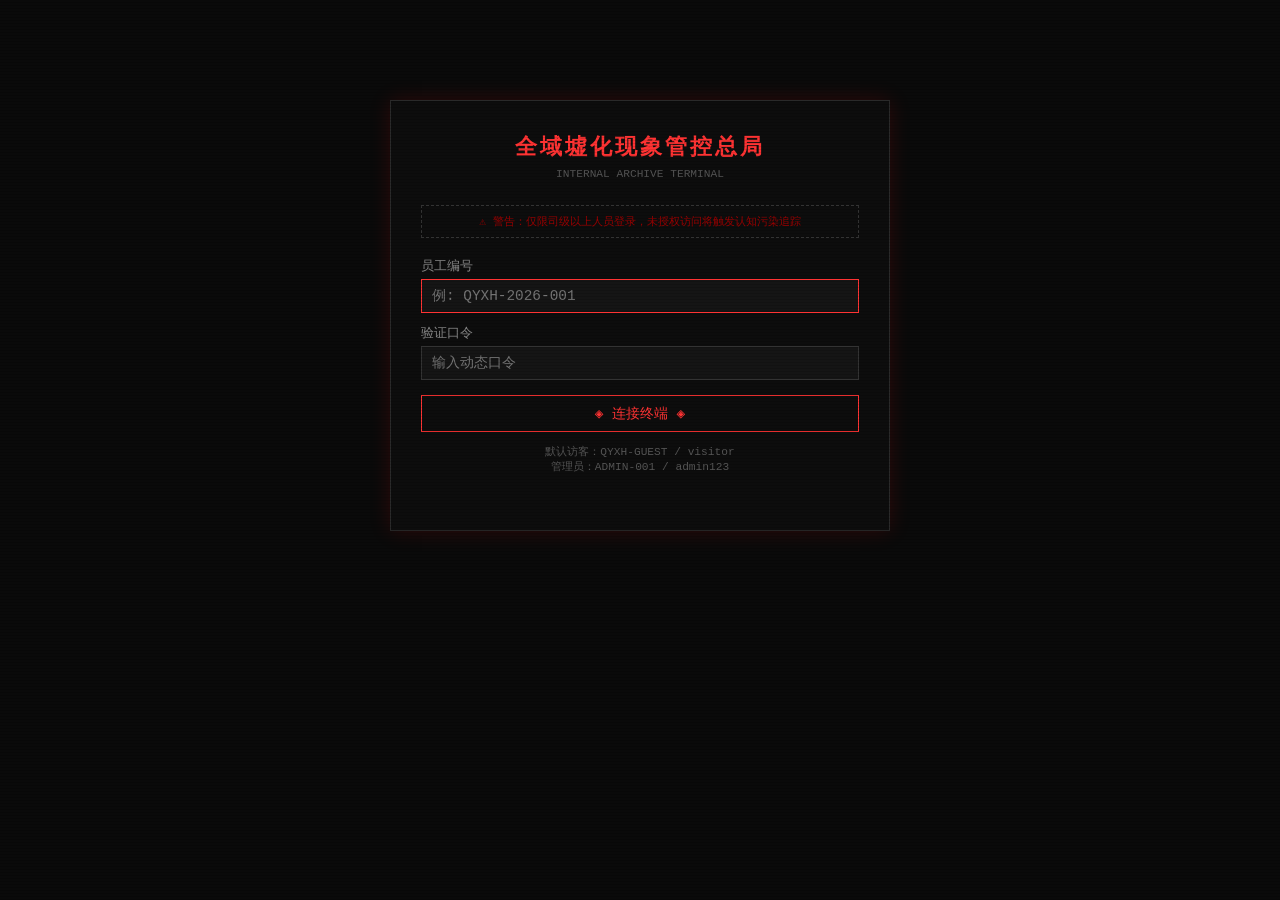
==== oc-archive/index.html @ d56eadb5 "Add files via upload" ====
<!DOCTYPE html>
<html lang="zh-CN">
<head>
    <meta charset="UTF-8">
    <meta name="viewport" content="width=device-width, initial-scale=1.0">
    <title>墟管局·内部绝密档案终端</title>
    <link rel="stylesheet" href="style.css">
</head>
<body>
    <!-- 全局效果层 -->
    <div class="scanlines"></div>
    <div class="glitch-flash" id="glitchFlash"></div>
    <div class="shake-overlay" id="shakeOverlay"></div>

    <!-- ========== 登录界面 ========== -->
    <div class="login-container" id="loginContainer">
        <div class="login-box">
            <div class="login-header">
                <div class="logo-text">全域墟化现象管控总局</div>
                <div class="logo-sub">INTERNAL ARCHIVE TERMINAL</div>
            </div>
            <div class="login-warning">⚠ 警告：仅限司级以上人员登录，未授权访问将触发认知污染追踪</div>
            <div class="login-form">
                <label class="input-label">员工编号</label>
                <input type="text" id="staffIdInput" placeholder="例: QYXH-2026-001" autofocus>
                <label class="input-label">验证口令</label>
                <input type="password" id="passwordInput" placeholder="输入动态口令">
                <button id="loginBtn">◈ 连接终端 ◈</button>
                <div class="login-hint">默认访客：QYXH-GUEST / visitor<br>管理员：ADMIN-001 / admin123</div>
                <div id="loginError" class="error-msg"></div>
            </div>
        </div>
    </div>

    <!-- ========== 主界面（登录后显示） ========== -->
    <div class="main-container" id="mainContainer" style="display: none;">
        <!-- 顶部状态栏与导航 -->
        <header class="top-bar">
            <div class="status-line">
                <span>终端ID: QYXH-2026-001</span>
                <span>密级: <span class="blink">绝密</span></span>
                <span>操作员: <span id="topUsername">---</span></span>
                <span id="topAdminBadge" style="display:none;color:#ff0;">[管理员]</span>
            </div>
            <nav class="main-nav">
                <button class="nav-btn active" data-panel="home">🏠 主页</button>
                <button class="nav-btn" data-panel="archive">📁 档案检索</button>
                <button class="nav-btn" data-panel="profile">👤 个人主页</button>
                <button class="nav-btn admin-only" data-panel="admin" style="display:none;">⚙️ 管理</button>
                <button class="nav-btn logout-btn-top" id="logoutTopBtn">⏻ 断开</button>
            </nav>
        </header>

        <!-- 面板容器 -->
        <div class="panel-container">
            <!-- 主页面板 -->
            <div class="panel active" id="homePanel">
                <div class="home-audio-control">
                    <span class="audio-label">🔊 环境音</span>
                    <audio id="bgAudio" loop preload="auto">
                        <source src="" id="audioSource">
                        你的浏览器不支持音频。
                    </audio>
                    <button id="audioToggleBtn" class="audio-btn">暂停</button>
                </div>
                <div class="home-banner">
                    <h1 class="typewriter" id="typewriterText"></h1>
                </div>
                <div class="home-announcement">
                    <div class="announce-title">▍ 总局公告</div>
                    <div class="announce-body" id="announceBody">
                        <p>· 2026年1月1日：全系统认知污染监测网升级完成。</p>
                        <p>· 2025年12月：临川事件后续清理完毕，相关记忆抹除率98.7%。</p>
                        <p>· 所有外勤人员注意：赤级以上墟域禁止单独行动。</p>
                    </div>
                </div>
                <div class="home-index-grid">
                    <div class="index-card" data-cat="世界观">
                        <span class="index-icon">📜</span>
                        <span>世界观档案</span>
                        <small>墟化总纲·分级·历史</small>
                    </div>
                    <div class="index-card" data-cat="人物">
                        <span class="index-icon">🕵️</span>
                        <span>觉醒者档案</span>
                        <small>民俗社五人众</small>
                    </div>
                    <div class="index-card" data-cat="收容物">
                        <span class="index-icon">⚱️</span>
                        <span>收容物规程</span>
                        <small>编号·分类·禁忌</small>
                    </div>
                    <div class="index-card" data-cat="事件">
                        <span class="index-icon">⚠️</span>
                        <span>事件记录</span>
                        <small>临川高中事件</small>
                    </div>
                    <div class="index-card" data-cat="附录">
                        <span class="index-icon">📰</span>
                        <span>附录资料</span>
                        <small>舆情·手抄本</small>
                    </div>
                    <div class="index-card" data-cat="国际">
                        <span class="index-icon">🌍</span>
                        <span>国际参考</span>
                        <small>各国管控体系</small>
                    </div>
                </div>
            </div>

            <!-- 档案检索面板 -->
            <div class="panel" id="archivePanel">
                <div class="archive-nav-tabs">
                    <button class="cat-tab active" data-category="all">全部</button>
                    <button class="cat-tab" data-category="世界观">世界观</button>
                    <button class="cat-tab" data-category="人物">人物</button>
                    <button class="cat-tab" data-category="收容物">收容物</button>
                    <button class="cat-tab" data-category="事件">事件</button>
                    <button class="cat-tab" data-category="附录">附录</button>
                    <button class="cat-tab" data-category="国际">国际</button>
                </div>
                <div class="archive-search">
                    <span class="prompt">[root@xujuguan ~]# query</span>
                    <input type="text" id="archiveSearchInput" placeholder="输入关键词检索...">
                </div>
                <div class="archive-list" id="archiveList"></div>
            </div>

            <!-- 个人主页面板 -->
            <div class="panel" id="profilePanel">
                <div class="profile-header">
                    <h2>操作员：<span id="profileName">---</span></h2>
                    <p>员工编号：<span id="profileId">---</span></p>
                </div>
                <div class="profile-section">
                    <h3>📌 收藏的档案</h3>
                    <div id="favList" class="profile-list">暂无收藏</div>
                </div>
                <div class="profile-section">
                    <h3>🕓 最近浏览</h3>
                    <div id="historyList" class="profile-list">暂无记录</div>
                </div>
            </div>

            <!-- 管理员面板 -->
            <div class="panel" id="adminPanel">
                <div class="admin-controls">
                    <button id="addNewArchiveBtn" class="admin-btn">+ 新增档案</button>
                    <button id="resetDefaultBtn" class="admin-btn danger">⟲ 重置为默认数据</button>
                </div>
                <div class="admin-list" id="adminList"></div>
                <!-- 编辑弹窗 -->
                <div class="modal-overlay" id="editModal" style="display:none;">
                    <div class="modal-box">
                        <h3 id="modalTitle">编辑档案</h3>
                        <label>编号</label>
                        <input type="text" id="editId">
                        <label>标题</label>
                        <input type="text" id="editTitle">
                        <label>分类</label>
                        <select id="editCategory">
                            <option>世界观</option><option>人物</option><option>收容物</option>
                            <option>事件</option><option>附录</option><option>国际</option>
                        </select>
                        <label>标签（用逗号分隔）</label>
                        <input type="text" id="editTags">
                        <label>摘要</label>
                        <textarea id="editSummary" rows="2"></textarea>
                        <label>详细内容（支持HTML，包括图片 &lt;img src="..."&gt;）</label>
                        <textarea id="editContent" rows="10"></textarea>
                        <div class="modal-actions">
                            <button id="saveEditBtn" class="admin-btn">保存</button>
                            <button id="deleteArchiveBtn" class="admin-btn danger">删除档案</button>
                            <button id="closeModalBtn" class="admin-btn">取消</button>
                        </div>
                    </div>
                </div>
            </div>
        </div>
    </div>

    <script src="script.js"></script>
</body>
</html>
---- oc-archive/style.css ----
* { margin: 0; padding: 0; box-sizing: border-box; }

:root {
    --bg: #0a0a0a;
    --panel-bg: #0d0d0d;
    --text: #c0c0c0;
    --accent: #ff3333;
    --accent-dim: #990000;
    --border: #2a2a2a;
    --green: #aaff00;
    --font: 'Courier New', monospace;
    --card-bg: #111;
}

body {
    background: var(--bg);
    color: var(--text);
    font-family: var(--font);
    min-height: 100vh;
    display: flex;
    justify-content: center;
    align-items: flex-start;
    padding: 20px;
    position: relative;
}

/* 效果层 */
.scanlines {
    position: fixed; top:0; left:0; width:100%; height:100%;
    pointer-events: none; z-index: 9999;
    background: repeating-linear-gradient(0deg,
        rgba(0,0,0,0.1) 0px,
        rgba(0,0,0,0.1) 1px,
        transparent 1px,
        transparent 3px);
}
.glitch-flash {
    position: fixed; top:0; left:0; width:100%; height:100%;
    pointer-events: none; z-index: 9998;
    background: transparent; transition: background 0.1s;
}
.shake-overlay {
    position: fixed; top:0; left:0; width:100%; height:100%;
    pointer-events: none; z-index: 9997;
}

/* 登录界面 */
.login-container {
    width: 100%; max-width: 500px; margin: 80px auto;
}
.login-box {
    background: var(--panel-bg); border: 1px solid var(--border);
    padding: 30px; box-shadow: 0 0 20px rgba(255,0,0,0.15);
}
.login-header { text-align: center; margin-bottom: 25px; }
.logo-text { font-size: 1.4rem; color: var(--accent); letter-spacing: 3px; font-weight: bold; }
.logo-sub { font-size: 0.7rem; color: #555; margin-top: 6px; }
.login-warning { color: var(--accent-dim); font-size: 0.7rem; text-align: center;
    border: 1px dashed #333; padding: 8px; margin-bottom: 20px; }
.input-label { display: block; color: #888; margin: 12px 0 4px; font-size: 0.8rem; }
.login-form input {
    width: 100%; padding: 8px 10px; background: #151515;
    border: 1px solid #333; color: var(--text); font-family: var(--font);
    font-size: 0.9rem; outline: none;
}
.login-form input:focus { border-color: var(--accent); }
#loginBtn, .admin-btn {
    background: transparent; border: 1px solid var(--accent); color: var(--accent);
    padding: 8px 20px; font-family: var(--font); font-size: 0.9rem;
    cursor: pointer; margin-top: 15px; width: 100%; transition: 0.2s;
}
#loginBtn:hover, .admin-btn:hover { background: var(--accent-dim); color: #fff; }
.login-hint { color: #555; font-size: 0.7rem; margin-top: 12px; text-align: center; }
.error-msg { color: var(--accent); font-size: 0.8rem; margin-top: 8px; min-height: 18px; }

/* 主界面 */
.main-container {
    width: 100%; max-width: 1100px; background: var(--panel-bg);
    border: 1px solid var(--border); box-shadow: 0 0 20px rgba(255,0,0,0.1);
}
.top-bar {
    border-bottom: 1px solid #333; padding: 12px 20px;
}
.status-line {
    display: flex; justify-content: space-between; font-size: 0.75rem;
    color: #666; margin-bottom: 10px; flex-wrap: wrap;
}
.blink { color: var(--accent); animation: blink 1s infinite; }
@keyframes blink { 0%,100%{opacity:1} 50%{opacity:0} }
.main-nav {
    display: flex; gap: 8px; flex-wrap: wrap;
}
.nav-btn {
    background: #1a1a1a; border: 1px solid #333; color: #aaa;
    padding: 6px 14px; font-family: var(--font); font-size: 0.8rem;
    cursor: pointer; transition: 0.2s;
}
.nav-btn.active, .nav-btn:hover {
    background: var(--accent-dim); color: #fff; border-color: var(--accent);
}
.logout-btn-top { margin-left: auto; }

/* 面板 */
.panel-container { padding: 20px; }
.panel { display: none; }
.panel.active { display: block; }

/* 主页 */
.home-audio-control {
    display: flex; align-items: center; gap: 15px;
    margin-bottom: 20px; color: #aaa; font-size: 0.9rem;
}
.audio-btn {
    background: transparent; border: 1px solid #666; color: #aaa;
    padding: 3px 12px; font-family: var(--font); cursor: pointer;
}
.home-banner {
    border-left: 4px solid var(--accent); padding: 15px 20px;
    margin-bottom: 25px; background: #111;
}
.typewriter {
    color: var(--accent); font-size: 1.2rem; overflow: hidden;
    white-space: nowrap; border-right: 2px solid var(--accent);
    width: 0; animation: typing 4s steps(30) forwards;
}
@keyframes typing {
    from { width: 0; }
    to { width: 100%; }
}
.home-announcement {
    border: 1px solid #333; padding: 15px; margin-bottom: 25px;
}
.announce-title { color: var(--accent); font-weight: bold; margin-bottom: 8px; }
.announce-body p { color: #aaa; font-size: 0.8rem; line-height: 1.6; }
.home-index-grid {
    display: grid; grid-template-columns: repeat(auto-fill, minmax(150px, 1fr));
    gap: 15px;
}
.index-card {
    background: var(--card-bg); border: 1px solid #333; padding: 15px;
    text-align: center; cursor: pointer; transition: 0.2s;
}
.index-card:hover { border-color: var(--accent); background: #1a1a1a; }
.index-icon { font-size: 2rem; display: block; margin-bottom: 8px; }
.index-card span { color: #ddd; display: block; }
.index-card small { color: #777; font-size: 0.7rem; display: block; margin-top: 5px; }

/* 档案检索 */
.archive-nav-tabs {
    display: flex; gap: 6px; margin-bottom: 15px; flex-wrap: wrap;
}
.cat-tab {
    background: #1a1a1a; border: 1px solid #333; color: #aaa;
    padding: 5px 14px; font-family: var(--font); font-size: 0.8rem; cursor: pointer;
}
.cat-tab.active, .cat-tab:hover { background: var(--accent-dim); color: #fff; border-color: var(--accent); }
.archive-search {
    display: flex; align-items: center; background: #151515;
    border: 1px solid #333; padding: 8px 15px; margin-bottom: 20px;
}
.prompt { color: var(--accent); margin-right: 10px; white-space: nowrap; }
#archiveSearchInput {
    flex: 1; background: transparent; border: none; outline: none;
    color: var(--text); font-family: var(--font); font-size: 0.95rem;
}
.archive-list { display: grid; gap: 14px; }
.archive-card {
    background: var(--card-bg); border-left: 4px solid #333;
    padding: 15px; cursor: pointer; transition: 0.25s;
}
.archive-card:hover { border-left-color: var(--accent); background: #1a1a1a; }
.card-header { display: flex; justify-content: space-between; margin-bottom: 6px; }
.card-id { color: var(--accent); font-weight: bold; font-size: 0.85rem; }
.card-category { font-size: 0.7rem; background: #222; padding: 2px 8px; color: #999; }
.card-title { font-size: 1.1rem; color: #ddd; margin-bottom: 4px; }
.card-summary { font-size: 0.8rem; color: #999; line-height: 1.4; }
.card-detail { display: none; margin-top: 12px; padding-top: 12px;
    border-top: 1px dashed #333; font-size: 0.85rem; line-height: 1.65;
    color: #bbb; max-height: 600px; overflow-y: auto; }
.card-detail.active { display: block; }
.card-detail img { max-width: 200px; border: 1px solid #333; margin: 10px; }
.card-actions { margin-top: 10px; display: flex; gap: 10px; }
.card-actions button {
    background: transparent; border: 1px solid #666; color: #aaa;
    padding: 2px 10px; font-family: var(--font); font-size: 0.7rem; cursor: pointer;
}

/* 个人主页 */
.profile-header { border-bottom: 1px solid #333; padding-bottom: 15px; margin-bottom: 20px; }
.profile-header h2 { color: #ddd; }
.profile-section { margin-bottom: 20px; }
.profile-section h3 { color: var(--accent); margin-bottom: 8px; }
.profile-list { color: #aaa; font-size: 0.8rem; }
.profile-list .fav-item, .profile-list .history-item {
    padding: 4px 0; cursor: pointer; border-bottom: 1px dotted #222;
}
.profile-list .fav-item:hover { color: #fff; }

/* 管理面板 */
.admin-controls { display: flex; gap: 10px; margin-bottom: 20px; }
.admin-btn.danger { border-color: #aa0000; color: #ff5555; }
.admin-list { display: grid; gap: 10px; }
.admin-item {
    background: #111; border: 1px solid #333; padding: 10px;
    display: flex; justify-content: space-between; align-items: center;
}
.admin-item-info { flex: 1; }
.admin-item-id { color: var(--accent); font-size: 0.8rem; }
.admin-item-title { color: #ddd; }
.admin-item-actions { display: flex; gap: 6px; }
.admin-item-actions button {
    background: transparent; border: 1px solid #555; color: #aaa;
    padding: 2px 8px; font-family: var(--font); font-size: 0.7rem; cursor: pointer;
}

/* 编辑弹窗 */
.modal-overlay {
    position: fixed; top:0; left:0; width:100%; height:100%;
    background: rgba(0,0,0,0.8); display: flex;
    justify-content: center; align-items: center; z-index: 10000;
}
.modal-box {
    background: #0d0d0d; border: 1px solid var(--accent);
    padding: 25px; width: 90%; max-width: 700px; max-height: 80vh; overflow-y: auto;
}
.modal-box label { display: block; color: #888; margin-top: 10px; }
.modal-box input, .modal-box select, .modal-box textarea {
    width: 100%; padding: 6px; background: #151515; border: 1px solid #333;
    color: var(--text); font-family: var(--font); margin-top: 4px;
}
.modal-actions { display: flex; gap: 10px; margin-top: 15px; }

/* 通用 */
::-webkit-scrollbar { width: 6px; }
::-webkit-scrollbar-track { background: #0d0d0d; }
::-webkit-scrollbar-thumb { background: #333; border-radius: 3px; }
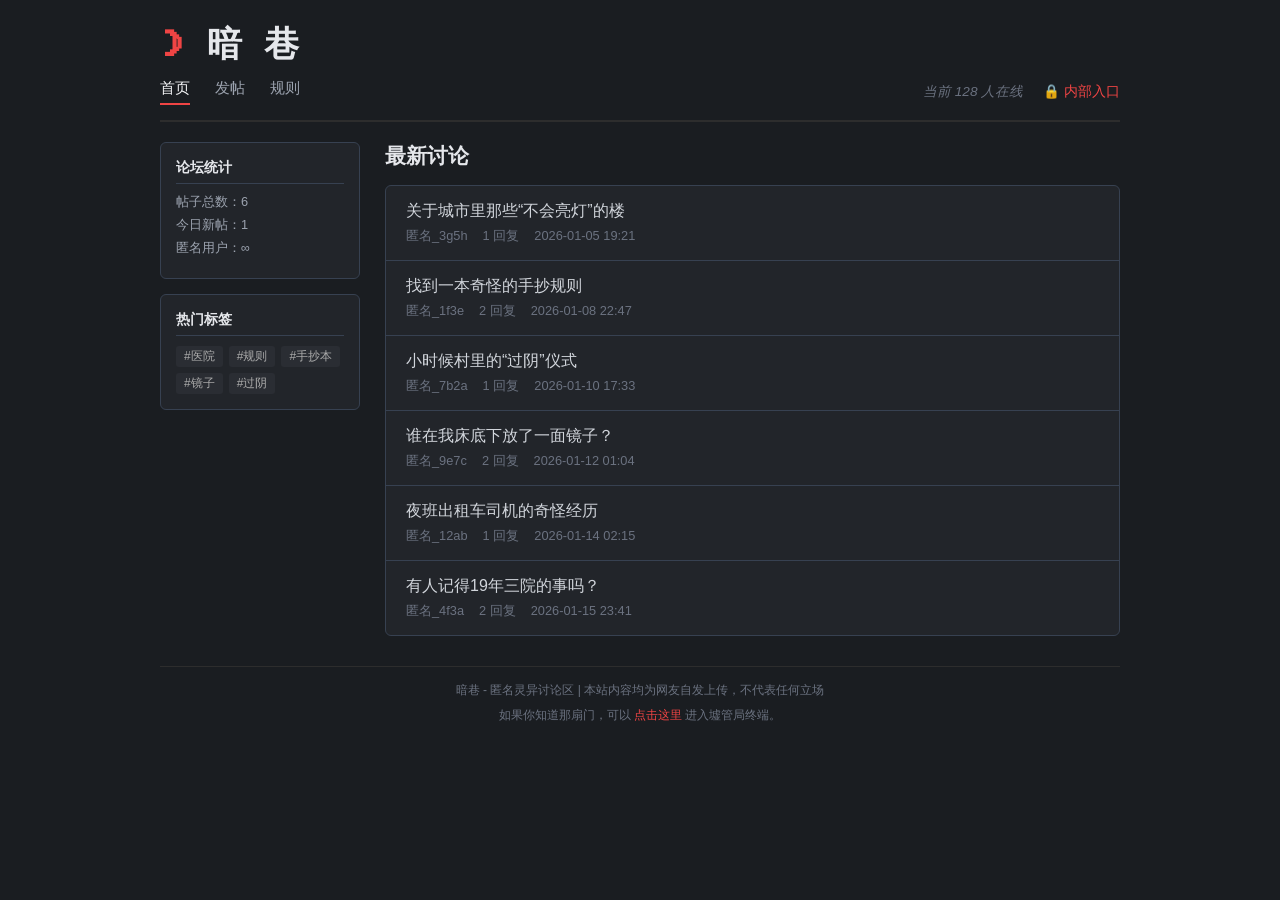
==== commit 86f088bf: "Add files via upload" ====
--- a/oc-archive/index.html
+++ b/oc-archive/index.html
@@ -3,182 +3,244 @@
 <head>
     <meta charset="UTF-8">
     <meta name="viewport" content="width=device-width, initial-scale=1.0">
-    <title>墟管局·内部绝密档案终端</title>
-    <link rel="stylesheet" href="style.css">
+    <title>暗巷 | 匿名灵异论坛</title>
+    <link rel="stylesheet" href="css/common.css">
+    <link rel="stylesheet" href="css/forum.css">
+    <link rel="stylesheet" href="css/terminal.css">
 </head>
 <body>
-    <!-- 全局效果层 -->
-    <div class="scanlines"></div>
-    <div class="glitch-flash" id="glitchFlash"></div>
-    <div class="shake-overlay" id="shakeOverlay"></div>
-
-    <!-- ========== 登录界面 ========== -->
-    <div class="login-container" id="loginContainer">
-        <div class="login-box">
+    <!-- ========== 暗巷论坛 ========== -->
+    <div id="forumContainer">
+        <header class="forum-header">
+            <div class="forum-logo">
+                <span class="logo-icon">☽</span> 暗 巷
+            </div>
+            <nav class="forum-nav">
+                <a href="#" class="nav-link active" id="forumHomeLink">首页</a>
+                <a href="#" class="nav-link" id="forumNewPostLink">发帖</a>
+                <a href="#" class="nav-link" id="forumRulesLink">规则</a>
+                <div class="nav-right">
+                    <span class="online-count">当前 128 人在线</span>
+                    <span class="awaken-link" id="awakenEntryBtn" title="觉醒者入口">🔒 内部入口</span>
+                </div>
+            </nav>
+        </header>
+
+        <div class="forum-body">
+            <!-- 侧边栏 -->
+            <aside class="forum-sidebar">
+                <div class="sidebar-box">
+                    <h4>论坛统计</h4>
+                    <ul>
+                        <li>帖子总数：<span id="totalPosts">6</span></li>
+                        <li>今日新帖：<span id="todayPosts">2</span></li>
+                        <li>匿名用户：<span>∞</span></li>
+                    </ul>
+                </div>
+                <div class="sidebar-box">
+                    <h4>热门标签</h4>
+                    <div class="tag-cloud">
+                        <span class="tag">#医院</span>
+                        <span class="tag">#规则</span>
+                        <span class="tag">#手抄本</span>
+                        <span class="tag">#镜子</span>
+                        <span class="tag">#过阴</span>
+                    </div>
+                </div>
+            </aside>
+
+            <!-- 主内容 -->
+            <main class="forum-main">
+                <!-- 帖子列表 -->
+                <section id="postListView" class="post-list-container">
+                    <div class="list-header">
+                        <h2>最新讨论</h2>
+                    </div>
+                    <div id="postList" class="post-list"></div>
+                </section>
+
+                <!-- 帖子详情 -->
+                <section id="postDetailView" class="post-detail-container" style="display:none;">
+                    <button class="back-btn" id="backToListBtn">← 返回列表</button>
+                    <div id="postDetailContent"></div>
+                    <div class="comment-section">
+                        <h3>回复</h3>
+                        <div id="commentList"></div>
+                        <div class="comment-form">
+                            <input type="text" id="commentInput" placeholder="说点什么吧（匿名）..." maxlength="500">
+                            <button id="submitCommentBtn">发表</button>
+                        </div>
+                    </div>
+                </section>
+
+                <!-- 发帖表单 -->
+                <section id="newPostForm" class="new-post-container" style="display:none;">
+                    <button class="back-btn" id="cancelNewPostBtn">← 取消</button>
+                    <h2>发布新讨论</h2>
+                    <input type="text" id="newPostTitle" placeholder="标题" maxlength="100">
+                    <textarea id="newPostContent" placeholder="内容" rows="8"></textarea>
+                    <button class="submit-btn" id="submitNewPostBtn">发布</button>
+                </section>
+            </main>
+        </div>
+
+        <footer class="forum-footer">
+            <p>暗巷 - 匿名灵异讨论区 | 本站内容均为网友自发上传，不代表任何立场</p>
+            <p class="footer-awaken" id="awakenEntryFooter">如果你知道那扇门，可以 <a href="#">点击这里</a> 进入墟管局终端。</p>
+        </footer>
+    </div>
+
+    <!-- 觉醒者登录弹窗 -->
+    <div class="modal-overlay" id="awakenModal" style="display:none;">
+        <div class="modal-box awaken-login-box">
+            <button class="modal-close" id="closeAwakenModalBtn">✕</button>
             <div class="login-header">
+                <div class="logo-icon">⚠️</div>
                 <div class="logo-text">全域墟化现象管控总局</div>
                 <div class="logo-sub">INTERNAL ARCHIVE TERMINAL</div>
             </div>
-            <div class="login-warning">⚠ 警告：仅限司级以上人员登录，未授权访问将触发认知污染追踪</div>
+            <div class="login-warning">
+                <span>🔒 仅限司级以上人员登录</span>
+                <small>未授权访问将触发认知污染追踪</small>
+            </div>
             <div class="login-form">
                 <label class="input-label">员工编号</label>
                 <input type="text" id="staffIdInput" placeholder="例: QYXH-2026-001" autofocus>
                 <label class="input-label">验证口令</label>
                 <input type="password" id="passwordInput" placeholder="输入动态口令">
                 <button id="loginBtn">◈ 连接终端 ◈</button>
-                <div class="login-hint">默认访客：QYXH-GUEST / visitor<br>管理员：ADMIN-001 / admin123</div>
+                <div class="login-hint">
+                    访客：<code>QYXH-GUEST</code> / <code>visitor</code><br>
+                    管理员：<code>ADMIN-001</code> / <code>admin123</code>
+                </div>
                 <div id="loginError" class="error-msg"></div>
             </div>
         </div>
     </div>
 
-    <!-- ========== 主界面（登录后显示） ========== -->
-    <div class="main-container" id="mainContainer" style="display: none;">
-        <!-- 顶部状态栏与导航 -->
-        <header class="top-bar">
-            <div class="status-line">
-                <span>终端ID: QYXH-2026-001</span>
-                <span>密级: <span class="blink">绝密</span></span>
-                <span>操作员: <span id="topUsername">---</span></span>
-                <span id="topAdminBadge" style="display:none;color:#ff0;">[管理员]</span>
-            </div>
-            <nav class="main-nav">
-                <button class="nav-btn active" data-panel="home">🏠 主页</button>
-                <button class="nav-btn" data-panel="archive">📁 档案检索</button>
-                <button class="nav-btn" data-panel="profile">👤 个人主页</button>
-                <button class="nav-btn admin-only" data-panel="admin" style="display:none;">⚙️ 管理</button>
-                <button class="nav-btn logout-btn-top" id="logoutTopBtn">⏻ 断开</button>
-            </nav>
-        </header>
-
-        <!-- 面板容器 -->
-        <div class="panel-container">
-            <!-- 主页面板 -->
-            <div class="panel active" id="homePanel">
-                <div class="home-audio-control">
-                    <span class="audio-label">🔊 环境音</span>
-                    <audio id="bgAudio" loop preload="auto">
-                        <source src="" id="audioSource">
-                        你的浏览器不支持音频。
-                    </audio>
-                    <button id="audioToggleBtn" class="audio-btn">暂停</button>
-                </div>
-                <div class="home-banner">
-                    <h1 class="typewriter" id="typewriterText"></h1>
-                </div>
-                <div class="home-announcement">
-                    <div class="announce-title">▍ 总局公告</div>
-                    <div class="announce-body" id="announceBody">
-                        <p>· 2026年1月1日：全系统认知污染监测网升级完成。</p>
-                        <p>· 2025年12月：临川事件后续清理完毕，相关记忆抹除率98.7%。</p>
-                        <p>· 所有外勤人员注意：赤级以上墟域禁止单独行动。</p>
-                    </div>
-                </div>
-                <div class="home-index-grid">
-                    <div class="index-card" data-cat="世界观">
-                        <span class="index-icon">📜</span>
-                        <span>世界观档案</span>
-                        <small>墟化总纲·分级·历史</small>
-                    </div>
-                    <div class="index-card" data-cat="人物">
-                        <span class="index-icon">🕵️</span>
-                        <span>觉醒者档案</span>
-                        <small>民俗社五人众</small>
-                    </div>
-                    <div class="index-card" data-cat="收容物">
-                        <span class="index-icon">⚱️</span>
-                        <span>收容物规程</span>
-                        <small>编号·分类·禁忌</small>
-                    </div>
-                    <div class="index-card" data-cat="事件">
-                        <span class="index-icon">⚠️</span>
-                        <span>事件记录</span>
-                        <small>临川高中事件</small>
-                    </div>
-                    <div class="index-card" data-cat="附录">
-                        <span class="index-icon">📰</span>
-                        <span>附录资料</span>
-                        <small>舆情·手抄本</small>
-                    </div>
-                    <div class="index-card" data-cat="国际">
-                        <span class="index-icon">🌍</span>
-                        <span>国际参考</span>
-                        <small>各国管控体系</small>
-                    </div>
-                </div>
-            </div>
-
-            <!-- 档案检索面板 -->
-            <div class="panel" id="archivePanel">
-                <div class="archive-nav-tabs">
-                    <button class="cat-tab active" data-category="all">全部</button>
-                    <button class="cat-tab" data-category="世界观">世界观</button>
-                    <button class="cat-tab" data-category="人物">人物</button>
-                    <button class="cat-tab" data-category="收容物">收容物</button>
-                    <button class="cat-tab" data-category="事件">事件</button>
-                    <button class="cat-tab" data-category="附录">附录</button>
-                    <button class="cat-tab" data-category="国际">国际</button>
-                </div>
-                <div class="archive-search">
-                    <span class="prompt">[root@xujuguan ~]# query</span>
-                    <input type="text" id="archiveSearchInput" placeholder="输入关键词检索...">
-                </div>
-                <div class="archive-list" id="archiveList"></div>
-            </div>
-
-            <!-- 个人主页面板 -->
-            <div class="panel" id="profilePanel">
-                <div class="profile-header">
-                    <h2>操作员：<span id="profileName">---</span></h2>
-                    <p>员工编号：<span id="profileId">---</span></p>
-                </div>
-                <div class="profile-section">
-                    <h3>📌 收藏的档案</h3>
-                    <div id="favList" class="profile-list">暂无收藏</div>
-                </div>
-                <div class="profile-section">
-                    <h3>🕓 最近浏览</h3>
-                    <div id="historyList" class="profile-list">暂无记录</div>
-                </div>
-            </div>
-
-            <!-- 管理员面板 -->
-            <div class="panel" id="adminPanel">
-                <div class="admin-controls">
-                    <button id="addNewArchiveBtn" class="admin-btn">+ 新增档案</button>
-                    <button id="resetDefaultBtn" class="admin-btn danger">⟲ 重置为默认数据</button>
-                </div>
-                <div class="admin-list" id="adminList"></div>
-                <!-- 编辑弹窗 -->
-                <div class="modal-overlay" id="editModal" style="display:none;">
-                    <div class="modal-box">
-                        <h3 id="modalTitle">编辑档案</h3>
-                        <label>编号</label>
-                        <input type="text" id="editId">
-                        <label>标题</label>
-                        <input type="text" id="editTitle">
-                        <label>分类</label>
-                        <select id="editCategory">
-                            <option>世界观</option><option>人物</option><option>收容物</option>
-                            <option>事件</option><option>附录</option><option>国际</option>
-                        </select>
-                        <label>标签（用逗号分隔）</label>
-                        <input type="text" id="editTags">
-                        <label>摘要</label>
-                        <textarea id="editSummary" rows="2"></textarea>
-                        <label>详细内容（支持HTML，包括图片 &lt;img src="..."&gt;）</label>
-                        <textarea id="editContent" rows="10"></textarea>
-                        <div class="modal-actions">
-                            <button id="saveEditBtn" class="admin-btn">保存</button>
-                            <button id="deleteArchiveBtn" class="admin-btn danger">删除档案</button>
-                            <button id="closeModalBtn" class="admin-btn">取消</button>
-                        </div>
+    <!-- ========== 墟管局终端 ========== -->
+    <div id="terminalContainer" style="display:none;">
+        <canvas id="rainCanvas"></canvas>
+        <div class="scanlines"></div>
+        <div class="glitch-flash" id="glitchFlash"></div>
+        <div class="main-container">
+            <header class="top-bar">
+                <div class="status-line">
+                    <span>终端ID: QYXH-2026-001</span>
+                    <span>密级: <span class="blink">绝密</span></span>
+                    <span>操作员: <span id="topUsername">---</span></span>
+                    <span id="topAdminBadge" style="display:none;color:#ffcc00;">[管理员]</span>
+                    <span class="audio-indicator" id="audioIndicator">🔇</span>
+                </div>
+                <nav class="main-nav">
+                    <button class="nav-btn active" data-panel="home">🏠 主页</button>
+                    <button class="nav-btn" data-panel="archive">📁 档案检索</button>
+                    <button class="nav-btn" data-panel="profile">👤 个人主页</button>
+                    <button class="nav-btn admin-only" data-panel="admin" style="display:none;">⚙️ 管理</button>
+                    <button class="nav-btn logout-btn-top" id="logoutTopBtn">⏻ 断开</button>
+                </nav>
+            </header>
+            <div class="panel-container">
+                <div class="panel active" id="homePanel">
+                    <div class="home-banner">
+                        <div class="home-audio-box">
+                            <span>🎧 环境声</span>
+                            <audio id="bgAudio" loop preload="auto"><source src="" id="audioSource"></audio>
+                            <button id="audioToggleBtn" class="audio-btn">暂停</button>
+                            <input type="range" id="volumeSlider" min="0" max="100" value="30" class="volume-slider">
+                        </div>
+                        <h1 class="typewriter" id="typewriterText"></h1>
+                    </div>
+                    <div class="home-announcement">
+                        <div class="announce-title">📢 总局公告</div>
+                        <div class="announce-body">
+                            <p>· 2026.01.01 认知污染监测网升级完成</p>
+                            <p>· 临川事件记忆抹除率 98.7%</p>
+                            <p>· 赤级以上墟域禁止单独行动</p>
+                        </div>
+                    </div>
+                    <div class="home-index-grid">
+                        <div class="index-card" data-cat="世界观"><span class="index-icon">📜</span><span>世界观档案</span></div>
+                        <div class="index-card" data-cat="人物"><span class="index-icon">🕵️</span><span>觉醒者档案</span></div>
+                        <div class="index-card" data-cat="收容物"><span class="index-icon">⚱️</span><span>收容物规程</span></div>
+                        <div class="index-card" data-cat="事件"><span class="index-icon">⚠️</span><span>事件记录</span></div>
+                        <div class="index-card" data-cat="附录"><span class="index-icon">📰</span><span>附录资料</span></div>
+                        <div class="index-card" data-cat="国际"><span class="index-icon">🌍</span><span>国际参考</span></div>
+                    </div>
+                </div>
+                <div class="panel" id="archivePanel">
+                    <div class="archive-nav-tabs">
+                        <button class="cat-tab active" data-category="all">全部</button>
+                        <button class="cat-tab" data-category="世界观">世界观</button>
+                        <button class="cat-tab" data-category="人物">人物</button>
+                        <button class="cat-tab" data-category="收容物">收容物</button>
+                        <button class="cat-tab" data-category="事件">事件</button>
+                        <button class="cat-tab" data-category="附录">附录</button>
+                        <button class="cat-tab" data-category="国际">国际</button>
+                    </div>
+                    <div class="archive-search">
+                        <span class="prompt">[root@xujuguan ~]# query</span>
+                        <input type="text" id="archiveSearchInput" placeholder="输入关键词检索...">
+                    </div>
+                    <div class="archive-list" id="archiveList"></div>
+                </div>
+                <div class="panel" id="profilePanel">
+                    <div class="profile-card">
+                        <div class="profile-avatar" id="profileAvatar">?</div>
+                        <div class="profile-info">
+                            <h2 id="profileName">操作员</h2>
+                            <p>编号: <span id="profileId">---</span></p>
+                            <p>登录次数: <span id="loginCount">1</span></p>
+                            <p>权限等级: <span id="profileRole">访客</span></p>
+                        </div>
+                    </div>
+                    <div class="profile-section">
+                        <h3>📌 收藏的档案</h3>
+                        <div id="favList" class="profile-list">暂无收藏</div>
+                    </div>
+                    <div class="profile-section">
+                        <h3>🕓 最近浏览</h3>
+                        <div id="historyList" class="profile-list">暂无记录</div>
+                    </div>
+                </div>
+                <div class="panel" id="adminPanel">
+                    <div class="admin-controls">
+                        <button id="addNewArchiveBtn" class="admin-btn">+ 新增档案</button>
+                        <button id="resetDefaultBtn" class="admin-btn danger">⟲ 重置为默认</button>
+                    </div>
+                    <div class="admin-list" id="adminList"></div>
+                </div>
+            </div>
+            <div class="modal-overlay" id="editModal" style="display:none;">
+                <div class="modal-box">
+                    <h3 id="modalTitle">编辑档案</h3>
+                    <label>编号</label><input type="text" id="editId">
+                    <label>标题</label><input type="text" id="editTitle">
+                    <label>分类</label>
+                    <select id="editCategory">
+                        <option>世界观</option><option>人物</option><option>收容物</option>
+                        <option>事件</option><option>附录</option><option>国际</option>
+                    </select>
+                    <label>标签</label><input type="text" id="editTags">
+                    <label>摘要</label><textarea id="editSummary" rows="2"></textarea>
+                    <label>详细内容</label>
+                    <div class="editor-toolbar"><button id="insertImageBtn">🔗 插入链接</button></div>
+                    <div class="dropzone" id="imageDropZone">🖼️ 拖拽图片到此处嵌入</div>
+                    <textarea id="editContent" rows="10"></textarea>
+                    <div class="modal-actions">
+                        <button id="saveEditBtn" class="admin-btn">保存</button>
+                        <button id="deleteArchiveBtn" class="admin-btn danger">删除</button>
+                        <button id="closeModalBtn" class="admin-btn">取消</button>
                     </div>
                 </div>
             </div>
         </div>
     </div>
 
-    <script src="script.js"></script>
+    <script src="js/data.js"></script>
+    <script src="js/auth.js"></script>
+    <script src="js/forum.js"></script>
+    <script src="js/terminal.js"></script>
+    <script src="js/script.js"></script>
 </body>
 </html>
--- a/oc-archive/css/common.css
+++ b/oc-archive/css/common.css
@@ -0,0 +1,23 @@
+* { margin:0; padding:0; box-sizing:border-box; }
+:root {
+    --forum-bg: #1a1d21;
+    --forum-surface: #22252a;
+    --forum-text: #d1d5db;
+    --forum-border: #374151;
+    --awaken-accent: #ef4444;
+    --terminal-bg: #0a0a0a;
+    --terminal-panel: rgba(13,13,13,0.92);
+    --text: #c0c0c0;
+    --accent: #ff3333;
+    --accent-dim: #990000;
+    --font: 'Courier New', monospace;
+}
+body {
+    font-family: -apple-system, BlinkMacSystemFont, "Segoe UI", Roboto, sans-serif;
+    background: var(--forum-bg);
+    color: var(--forum-text);
+    min-height: 100vh;
+}
+a { color: inherit; text-decoration: none; }
+button { cursor: pointer; font-family: inherit; }
+input, textarea, select { font-family: inherit; }
--- a/oc-archive/css/forum.css
+++ b/oc-archive/css/forum.css
@@ -0,0 +1,250 @@
+/* 论坛布局 */
+#forumContainer {
+    max-width: 1000px;
+    margin: 0 auto;
+    padding: 20px;
+    min-height: 100vh;
+}
+
+/* 头部 */
+.forum-header {
+    border-bottom: 2px solid #2d2d2d;
+    padding-bottom: 15px;
+    margin-bottom: 20px;
+}
+.forum-logo {
+    font-size: 2.2rem;
+    font-weight: 900;
+    color: #e5e7eb;
+    letter-spacing: 6px;
+    margin-bottom: 10px;
+}
+.logo-icon { color: #ef4444; margin-right: 5px; }
+.forum-nav {
+    display: flex;
+    align-items: center;
+    gap: 25px;
+    flex-wrap: wrap;
+}
+.nav-link {
+    color: #9ca3af;
+    font-size: 0.95rem;
+    padding-bottom: 4px;
+    border-bottom: 2px solid transparent;
+    transition: 0.2s;
+}
+.nav-link.active, .nav-link:hover {
+    color: #f3f4f6;
+    border-bottom-color: #ef4444;
+}
+.nav-right {
+    margin-left: auto;
+    display: flex;
+    align-items: center;
+    gap: 20px;
+    font-size: 0.85rem;
+    color: #6b7280;
+}
+.online-count { font-style: italic; }
+.awaken-link {
+    color: #ef4444;
+    cursor: pointer;
+    font-weight: 500;
+    transition: 0.2s;
+}
+.awaken-link:hover { color: #ff6666; }
+
+/* 主体布局 */
+.forum-body {
+    display: flex;
+    gap: 25px;
+}
+.forum-sidebar {
+    width: 200px;
+    flex-shrink: 0;
+}
+.forum-main {
+    flex: 1;
+    min-width: 0;
+}
+
+/* 侧边栏 */
+.sidebar-box {
+    background: var(--forum-surface);
+    border: 1px solid var(--forum-border);
+    border-radius: 6px;
+    padding: 15px;
+    margin-bottom: 15px;
+}
+.sidebar-box h4 {
+    color: #e5e7eb;
+    font-size: 0.9rem;
+    margin-bottom: 10px;
+    border-bottom: 1px solid #374151;
+    padding-bottom: 6px;
+}
+.sidebar-box ul {
+    list-style: none;
+    font-size: 0.8rem;
+    color: #9ca3af;
+}
+.sidebar-box ul li {
+    margin-bottom: 6px;
+}
+.tag-cloud { display: flex; flex-wrap: wrap; gap: 6px; }
+.tag-cloud .tag {
+    background: #2a2d33;
+    color: #aaa;
+    padding: 2px 8px;
+    border-radius: 3px;
+    font-size: 0.75rem;
+    cursor: pointer;
+}
+.tag-cloud .tag:hover { background: #ef4444; color: #fff; }
+
+/* 帖子列表 */
+.list-header {
+    margin-bottom: 15px;
+}
+.list-header h2 {
+    font-size: 1.3rem;
+    color: #e5e7eb;
+}
+.post-list {
+    background: var(--forum-surface);
+    border: 1px solid var(--forum-border);
+    border-radius: 6px;
+    overflow: hidden;
+}
+.post-item {
+    padding: 15px 20px;
+    border-bottom: 1px solid var(--forum-border);
+    cursor: pointer;
+    transition: 0.15s;
+}
+.post-item:last-child { border-bottom: none; }
+.post-item:hover {
+    background: #2a2d33;
+    animation: twitch 0.15s ease;
+}
+@keyframes twitch {
+    0%,100% { transform: translate(0); }
+    25% { transform: translate(-1px, 1px); }
+    50% { transform: translate(1px, -1px); }
+    75% { transform: translate(-1px, 0); }
+}
+.post-title {
+    font-size: 1rem;
+    color: #d1d5db;
+    margin-bottom: 6px;
+}
+.post-meta {
+    font-size: 0.8rem;
+    color: #6b7280;
+    display: flex;
+    gap: 15px;
+}
+
+/* 帖子详情与发帖 */
+.post-detail-container, .new-post-container {
+    background: var(--forum-surface);
+    border: 1px solid var(--forum-border);
+    border-radius: 6px;
+    padding: 20px;
+}
+.back-btn {
+    background: none;
+    border: none;
+    color: #93c5fd;
+    font-size: 0.9rem;
+    margin-bottom: 15px;
+    cursor: pointer;
+}
+.post-detail-title {
+    font-size: 1.4rem;
+    color: #f3f4f6;
+    margin-bottom: 10px;
+}
+.post-detail-meta {
+    color: #6b7280;
+    font-size: 0.8rem;
+    border-bottom: 1px solid var(--forum-border);
+    padding-bottom: 10px;
+    margin-bottom: 20px;
+}
+.post-detail-body {
+    line-height: 1.8;
+    white-space: pre-wrap;
+    word-break: break-word;
+}
+.comment-section { margin-top: 30px; }
+.comment-section h3 {
+    font-size: 1rem;
+    color: #d1d5db;
+    margin-bottom: 15px;
+}
+.comment-item {
+    padding: 10px 0;
+    border-bottom: 1px solid #2a2d33;
+    font-size: 0.9rem;
+}
+.comment-meta {
+    color: #6b7280;
+    font-size: 0.7rem;
+    margin-bottom: 4px;
+}
+.comment-form {
+    display: flex;
+    gap: 10px;
+    margin-top: 20px;
+}
+.comment-form input {
+    flex: 1;
+    background: #1a1d21;
+    border: 1px solid var(--forum-border);
+    padding: 8px 12px;
+    color: #d1d5db;
+    border-radius: 3px;
+    outline: none;
+}
+.comment-form button {
+    background: #374151;
+    border: none;
+    color: #d1d5db;
+    padding: 8px 16px;
+    border-radius: 3px;
+}
+.submit-btn {
+    background: #ef4444;
+    border: none;
+    color: white;
+    padding: 8px 24px;
+    border-radius: 3px;
+    font-weight: 600;
+}
+.new-post-container input, .new-post-container textarea {
+    width: 100%;
+    background: #1a1d21;
+    border: 1px solid var(--forum-border);
+    color: #d1d5db;
+    padding: 10px;
+    margin-bottom: 15px;
+    border-radius: 3px;
+    outline: none;
+    font-size: 0.95rem;
+}
+
+/* 页脚 */
+.forum-footer {
+    margin-top: 30px;
+    padding-top: 15px;
+    border-top: 1px solid #2d2d2d;
+    text-align: center;
+    font-size: 0.75rem;
+    color: #6b7280;
+}
+.footer-awaken { margin-top: 8px; }
+.footer-awaken a {
+    color: #ef4444;
+    font-weight: 500;
+}
--- a/oc-archive/css/terminal.css
+++ b/oc-archive/css/terminal.css
@@ -0,0 +1,107 @@
+/* 终端所有样式 */
+#terminalContainer {
+    position: fixed; top:0; left:0; width:100%; height:100%;
+    background: var(--terminal-bg); overflow-y: auto;
+}
+#rainCanvas { position:fixed; top:0; left:0; width:100%; height:100%; pointer-events:none; z-index:1; opacity:0.35; }
+.scanlines {
+    position:fixed; top:0; left:0; width:100%; height:100%; pointer-events:none; z-index:2;
+    background: repeating-linear-gradient(0deg, rgba(0,0,0,0.1) 0px, rgba(0,0,0,0.1) 1px, transparent 1px, transparent 3px);
+}
+.glitch-flash {
+    position:fixed; top:0; left:0; width:100%; height:100%; pointer-events:none; z-index:3;
+    background:transparent; transition:0.1s;
+}
+.main-container {
+    position: relative; z-index: 10;
+    max-width: 1100px; margin: 20px auto;
+    background: var(--terminal-panel); border:1px solid #333;
+    box-shadow: 0 0 40px rgba(255,0,0,0.15);
+}
+.top-bar { border-bottom:1px solid #333; padding:15px 20px; }
+.status-line {
+    display:flex; justify-content:space-between; font-size:0.75rem; color:#777;
+    margin-bottom:10px; flex-wrap:wrap;
+}
+.blink { color:var(--accent); animation:blink 1s infinite; } @keyframes blink{0%,100%{opacity:1}50%{opacity:0}}
+.main-nav { display:flex; gap:8px; flex-wrap:wrap; }
+.nav-btn {
+    background:#151515; border:1px solid #333; color:#aaa; padding:6px 14px;
+    font-family:var(--font); font-size:0.8rem; transition:0.2s;
+}
+.nav-btn.active, .nav-btn:hover { background:var(--accent-dim); color:#fff; border-color:var(--accent); }
+.logout-btn-top { margin-left:auto; }
+.panel-container { padding:25px; }
+.panel { display:none; } .panel.active { display:block; }
+
+/* 主页 */
+.home-banner { background:rgba(255,0,0,0.05); border-left:5px solid var(--accent); padding:20px; margin-bottom:20px; display:flex; justify-content:space-between; align-items:center; flex-wrap:wrap; }
+.home-audio-box { display:flex; align-items:center; gap:10px; color:#aaa; }
+.audio-btn { background:transparent; border:1px solid #666; color:#aaa; padding:3px 10px; font-family:var(--font); }
+.volume-slider { width:80px; accent-color:var(--accent); }
+.typewriter { color:var(--accent); font-size:1.2rem; white-space:nowrap; }
+.home-announcement { background:#0f0f0f; border:1px solid #2a2a2a; padding:15px; margin-bottom:25px; }
+.announce-title { color:var(--accent); font-weight:bold; margin-bottom:8px; }
+.home-index-grid { display:grid; grid-template-columns:repeat(auto-fill, minmax(140px,1fr)); gap:12px; }
+.index-card { background:#111; border:1px solid #2a2a2a; padding:18px; text-align:center; cursor:pointer; transition:0.2s; }
+.index-card:hover { border-color:var(--accent); background:#1a1a1a; transform:translateY(-2px); }
+.index-icon { font-size:2.2rem; display:block; margin-bottom:8px; }
+.index-card span { color:#ddd; font-size:0.9rem; }
+
+/* 档案检索 */
+.archive-nav-tabs { display:flex; gap:6px; margin-bottom:15px; flex-wrap:wrap; }
+.cat-tab { background:#1a1a1a; border:1px solid #333; color:#aaa; padding:5px 14px; font-family:var(--font); font-size:0.8rem; cursor:pointer; }
+.cat-tab.active, .cat-tab:hover { background:var(--accent-dim); color:#fff; border-color:var(--accent); }
+.archive-search { display:flex; align-items:center; background:#151515; border:1px solid #333; padding:8px 15px; margin-bottom:20px; }
+.prompt { color:var(--accent); margin-right:10px; }
+#archiveSearchInput { flex:1; background:transparent; border:none; outline:none; color:var(--text); font-family:var(--font); font-size:0.95rem; }
+.archive-list { display:grid; gap:14px; }
+.archive-card { background:#111; border-left:4px solid #333; padding:15px; cursor:pointer; transition:0.2s; }
+.archive-card:hover { border-left-color:var(--accent); background:#191919; }
+.card-header { display:flex; justify-content:space-between; margin-bottom:6px; }
+.card-id { color:var(--accent); font-weight:bold; font-size:0.85rem; } .card-category { font-size:0.7rem; background:#222; padding:2px 8px; color:#999; }
+.card-title { font-size:1.1rem; color:#ddd; margin-bottom:4px; } .card-summary { font-size:0.8rem; color:#999; }
+.card-detail { display:none; margin-top:12px; padding-top:12px; border-top:1px dashed #333; font-size:0.85rem; line-height:1.65; color:#bbb; max-height:600px; overflow-y:auto; }
+.card-detail.active { display:block; } .card-detail img { max-width:200px; margin:10px; border:1px solid #333; }
+.card-actions { margin-top:10px; display:flex; gap:10px; }
+.card-actions button { background:transparent; border:1px solid #555; color:#aaa; padding:2px 10px; font-family:var(--font); font-size:0.7rem; cursor:pointer; }
+
+/* 个人主页 */
+.profile-card { display:flex; align-items:center; gap:20px; padding:20px; background:#111; border:1px solid #333; margin-bottom:20px; }
+.profile-avatar { width:70px; height:70px; border-radius:50%; background:#222; border:2px solid var(--accent); display:flex; align-items:center; justify-content:center; font-size:2rem; color:var(--accent); }
+.profile-info h2 { color:#ddd; margin-bottom:5px; } .profile-info p { color:#aaa; font-size:0.8rem; }
+.profile-section { margin-bottom:20px; } .profile-section h3 { color:var(--accent); margin-bottom:8px; }
+.profile-list { color:#aaa; font-size:0.8rem; } .profile-list div { padding:4px 0; border-bottom:1px dotted #222; cursor:pointer; }
+
+/* 管理面板 */
+.admin-controls { display:flex; gap:10px; margin-bottom:15px; }
+.admin-btn { background:transparent; border:1px solid var(--accent); color:var(--accent); padding:5px 16px; font-family:var(--font); cursor:pointer; }
+.admin-btn.danger { border-color:#aa0000; color:#ff5555; }
+.admin-list { display:grid; gap:10px; }
+.admin-item { background:#111; border:1px solid #333; padding:10px; display:flex; justify-content:space-between; align-items:center; }
+.admin-item-id { color:var(--accent); } .admin-item-title { color:#ddd; margin-left:10px; }
+
+/* 弹窗通用 */
+.modal-overlay {
+    position:fixed; top:0; left:0; width:100%; height:100%;
+    background:rgba(0,0,0,0.85); display:flex; justify-content:center; align-items:center; z-index:10000;
+}
+.modal-box { background:var(--terminal-bg); border:1px solid var(--accent); padding:25px; max-width:600px; width:90%; max-height:80vh; overflow-y:auto; position:relative; }
+.modal-close { position:absolute; top:8px; right:12px; background:none; border:none; color:#666; font-size:1.2rem; cursor:pointer; }
+.awaken-login-box { max-width:400px; text-align:center; }
+.login-header { margin-bottom:20px; }
+.logo-icon { font-size:2.5rem; } .logo-text { color:var(--accent); font-size:1.2rem; letter-spacing:2px; } .logo-sub { font-size:0.7rem; color:#555; }
+.login-warning { color:#cc6666; font-size:0.7rem; border:1px dashed #552222; padding:10px; margin-bottom:15px; }
+.login-form input { width:100%; padding:8px; background:#111; border:1px solid #333; color:var(--text); margin:6px 0; }
+.login-form .input-label { font-size:0.8rem; color:#888; }
+#loginBtn { width:100%; padding:8px; background:transparent; border:1px solid var(--accent); color:var(--accent); cursor:pointer; margin-top:10px; }
+.login-hint { font-size:0.7rem; color:#555; margin-top:10px; } .login-hint code { background:#1a1a1a; padding:2px 4px; }
+.error-msg { color:var(--accent); font-size:0.8rem; min-height:18px; }
+
+/* 编辑器 */
+.editor-toolbar button { background:#1a1a1a; border:1px solid #444; color:#ccc; padding:3px 10px; }
+.dropzone { border:2px dashed #555; padding:15px; text-align:center; color:#888; margin:8px 0; }
+.dropzone.dragover { border-color:var(--accent); background:rgba(255,0,0,0.1); color:#fff; }
+.modal-box label { display:block; margin-top:10px; color:#999; font-size:0.8rem; }
+.modal-box input, .modal-box select, .modal-box textarea { width:100%; padding:6px; background:#151515; border:1px solid #333; color:var(--text); }
+.modal-actions { display:flex; gap:10px; margin-top:15px; }
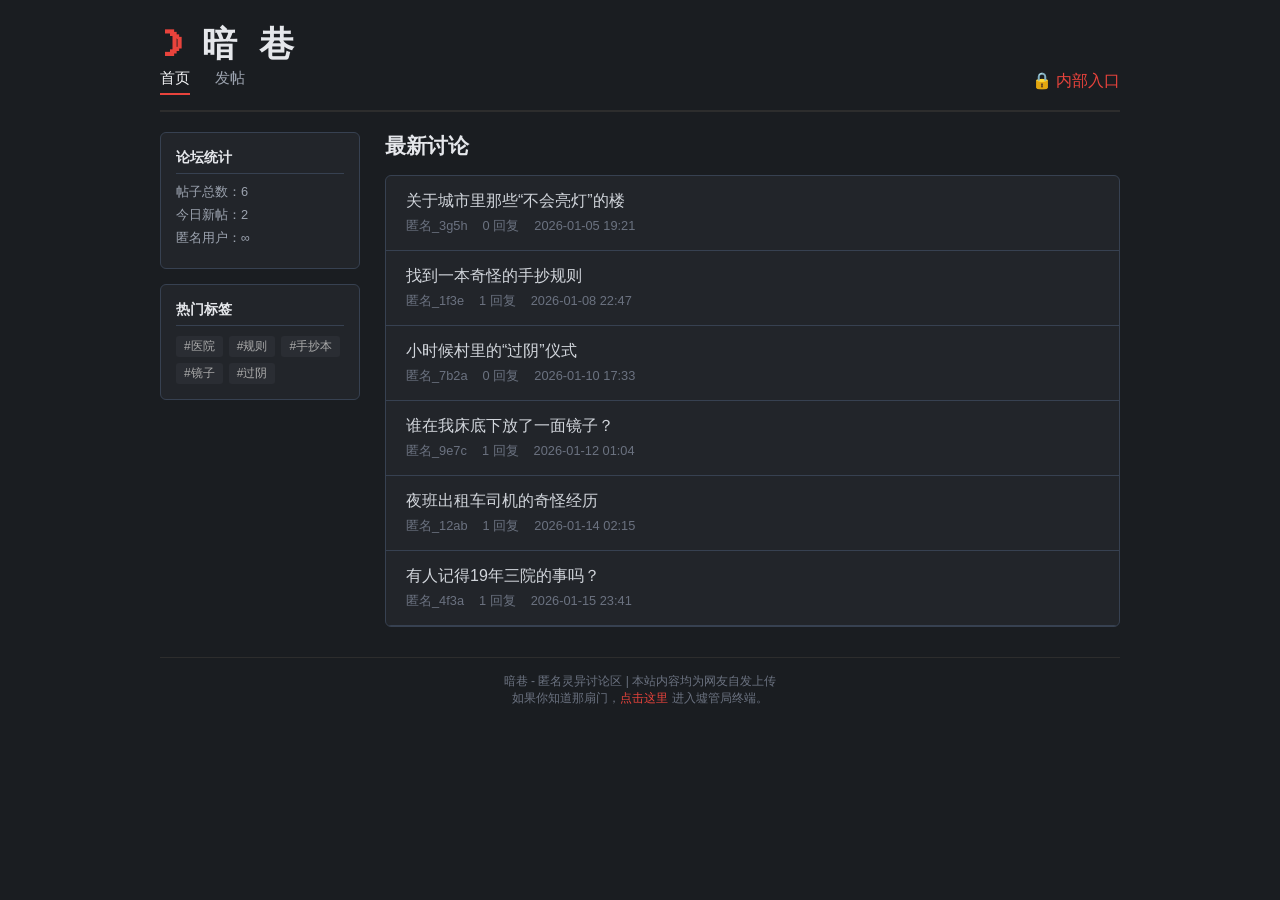
==== commit 9871c53e: "Add files via upload" ====
--- a/oc-archive/index.html
+++ b/oc-archive/index.html
@@ -4,89 +4,61 @@
     <meta charset="UTF-8">
     <meta name="viewport" content="width=device-width, initial-scale=1.0">
     <title>暗巷 | 匿名灵异论坛</title>
-    <link rel="stylesheet" href="css/common.css">
-    <link rel="stylesheet" href="css/forum.css">
-    <link rel="stylesheet" href="css/terminal.css">
+    <link rel="stylesheet" href="css/style.css">
 </head>
 <body>
-    <!-- ========== 暗巷论坛 ========== -->
+
+    <!-- 加载过场动画 -->
+    <div id="loadingOverlay" class="loading-overlay">
+        <div class="loading-box">
+            <div class="loading-symbol"><img src="images/logo.png" alt="加载中" style="width:80px; height:80px;"></div>
+            <div class="loading-text" id="loadingText">正在建立灵枢链接...</div>
+            <div class="loading-progress"><span id="loadingBar"></span></div>
+        </div>
+    </div>
+
+    <!-- 暗巷论坛 -->
     <div id="forumContainer">
         <header class="forum-header">
-            <div class="forum-logo">
-                <span class="logo-icon">☽</span> 暗 巷
-            </div>
+            <div class="forum-logo"><span class="logo-icon">☽</span> 暗 巷</div>
             <nav class="forum-nav">
                 <a href="#" class="nav-link active" id="forumHomeLink">首页</a>
                 <a href="#" class="nav-link" id="forumNewPostLink">发帖</a>
-                <a href="#" class="nav-link" id="forumRulesLink">规则</a>
-                <div class="nav-right">
-                    <span class="online-count">当前 128 人在线</span>
-                    <span class="awaken-link" id="awakenEntryBtn" title="觉醒者入口">🔒 内部入口</span>
-                </div>
+                <span class="awaken-link" id="awakenEntryBtn">🔒 内部入口</span>
             </nav>
         </header>
-
         <div class="forum-body">
-            <!-- 侧边栏 -->
             <aside class="forum-sidebar">
                 <div class="sidebar-box">
                     <h4>论坛统计</h4>
-                    <ul>
-                        <li>帖子总数：<span id="totalPosts">6</span></li>
-                        <li>今日新帖：<span id="todayPosts">2</span></li>
-                        <li>匿名用户：<span>∞</span></li>
-                    </ul>
+                    <ul><li>帖子总数：<span id="totalPosts">6</span></li><li>今日新帖：<span id="todayPosts">2</span></li><li>匿名用户：<span>∞</span></li></ul>
                 </div>
                 <div class="sidebar-box">
                     <h4>热门标签</h4>
-                    <div class="tag-cloud">
-                        <span class="tag">#医院</span>
-                        <span class="tag">#规则</span>
-                        <span class="tag">#手抄本</span>
-                        <span class="tag">#镜子</span>
-                        <span class="tag">#过阴</span>
-                    </div>
+                    <div class="tag-cloud"><span class="tag">#医院</span><span class="tag">#规则</span><span class="tag">#手抄本</span><span class="tag">#镜子</span><span class="tag">#过阴</span></div>
                 </div>
             </aside>
-
-            <!-- 主内容 -->
             <main class="forum-main">
-                <!-- 帖子列表 -->
-                <section id="postListView" class="post-list-container">
-                    <div class="list-header">
-                        <h2>最新讨论</h2>
-                    </div>
+                <section id="postListView">
+                    <div class="list-header"><h2>最新讨论</h2></div>
                     <div id="postList" class="post-list"></div>
                 </section>
-
-                <!-- 帖子详情 -->
                 <section id="postDetailView" class="post-detail-container" style="display:none;">
-                    <button class="back-btn" id="backToListBtn">← 返回列表</button>
+                    <button class="back-btn" id="backToListBtn">← 返回</button>
                     <div id="postDetailContent"></div>
-                    <div class="comment-section">
-                        <h3>回复</h3>
-                        <div id="commentList"></div>
-                        <div class="comment-form">
-                            <input type="text" id="commentInput" placeholder="说点什么吧（匿名）..." maxlength="500">
-                            <button id="submitCommentBtn">发表</button>
-                        </div>
-                    </div>
+                    <div class="comment-section"><h3>回复</h3><div id="commentList"></div><div class="comment-form"><input type="text" id="commentInput" placeholder="说点什么吧（匿名）..."><button id="submitCommentBtn">发表</button></div></div>
                 </section>
-
-                <!-- 发帖表单 -->
                 <section id="newPostForm" class="new-post-container" style="display:none;">
                     <button class="back-btn" id="cancelNewPostBtn">← 取消</button>
                     <h2>发布新讨论</h2>
-                    <input type="text" id="newPostTitle" placeholder="标题" maxlength="100">
-                    <textarea id="newPostContent" placeholder="内容" rows="8"></textarea>
+                    <input type="text" id="newPostTitle" placeholder="标题"><textarea id="newPostContent" placeholder="内容" rows="8"></textarea>
                     <button class="submit-btn" id="submitNewPostBtn">发布</button>
                 </section>
             </main>
         </div>
-
         <footer class="forum-footer">
-            <p>暗巷 - 匿名灵异讨论区 | 本站内容均为网友自发上传，不代表任何立场</p>
-            <p class="footer-awaken" id="awakenEntryFooter">如果你知道那扇门，可以 <a href="#">点击这里</a> 进入墟管局终端。</p>
+            <p>暗巷 - 匿名灵异讨论区 | 本站内容均为网友自发上传</p>
+            <p class="footer-awaken">如果你知道那扇门，<a href="#" id="awakenEntryFooter">点击这里</a> 进入墟管局终端。</p>
         </footer>
     </div>
 
@@ -94,31 +66,19 @@
     <div class="modal-overlay" id="awakenModal" style="display:none;">
         <div class="modal-box awaken-login-box">
             <button class="modal-close" id="closeAwakenModalBtn">✕</button>
-            <div class="login-header">
-                <div class="logo-icon">⚠️</div>
-                <div class="logo-text">全域墟化现象管控总局</div>
-                <div class="logo-sub">INTERNAL ARCHIVE TERMINAL</div>
-            </div>
-            <div class="login-warning">
-                <span>🔒 仅限司级以上人员登录</span>
-                <small>未授权访问将触发认知污染追踪</small>
-            </div>
+            <div class="login-header"><div class="logo-icon">⚠️</div><div class="logo-text">全域墟化现象管控总局</div><div class="logo-sub">INTERNAL ARCHIVE TERMINAL</div></div>
+            <div class="login-warning"><span>🔒 仅限司级以上人员登录</span><small>未授权访问将触发认知污染追踪</small></div>
             <div class="login-form">
-                <label class="input-label">员工编号</label>
-                <input type="text" id="staffIdInput" placeholder="例: QYXH-2026-001" autofocus>
-                <label class="input-label">验证口令</label>
-                <input type="password" id="passwordInput" placeholder="输入动态口令">
+                <label class="input-label">员工编号</label><input type="text" id="staffIdInput" placeholder="例: QYXH-2026-001">
+                <label class="input-label">验证口令</label><input type="password" id="passwordInput" placeholder="输入动态口令">
                 <button id="loginBtn">◈ 连接终端 ◈</button>
-                <div class="login-hint">
-                    访客：<code>QYXH-GUEST</code> / <code>visitor</code><br>
-                    管理员：<code>ADMIN-001</code> / <code>admin123</code>
-                </div>
+                <div class="login-hint">访客：<code>QYXH-GUEST</code> / <code>visitor</code><br>管理员：<code>ADMIN-001</code> / <code>admin123</code></div>
                 <div id="loginError" class="error-msg"></div>
             </div>
         </div>
     </div>
 
-    <!-- ========== 墟管局终端 ========== -->
+    <!-- 墟管局终端 -->
     <div id="terminalContainer" style="display:none;">
         <canvas id="rainCanvas"></canvas>
         <div class="scanlines"></div>
@@ -135,12 +95,16 @@
                 <nav class="main-nav">
                     <button class="nav-btn active" data-panel="home">🏠 主页</button>
                     <button class="nav-btn" data-panel="archive">📁 档案检索</button>
+                    <button class="nav-btn" data-panel="lingshi">💬 灵犀通讯</button>
+                    <button class="nav-btn" data-panel="internalForum">📋 司内议室</button>
+                    <button class="nav-btn" data-panel="missions">📜 悬赏榜</button>
                     <button class="nav-btn" data-panel="profile">👤 个人主页</button>
                     <button class="nav-btn admin-only" data-panel="admin" style="display:none;">⚙️ 管理</button>
                     <button class="nav-btn logout-btn-top" id="logoutTopBtn">⏻ 断开</button>
                 </nav>
             </header>
             <div class="panel-container">
+                <!-- 主页 -->
                 <div class="panel active" id="homePanel">
                     <div class="home-banner">
                         <div class="home-audio-box">
@@ -151,14 +115,7 @@
                         </div>
                         <h1 class="typewriter" id="typewriterText"></h1>
                     </div>
-                    <div class="home-announcement">
-                        <div class="announce-title">📢 总局公告</div>
-                        <div class="announce-body">
-                            <p>· 2026.01.01 认知污染监测网升级完成</p>
-                            <p>· 临川事件记忆抹除率 98.7%</p>
-                            <p>· 赤级以上墟域禁止单独行动</p>
-                        </div>
-                    </div>
+                    <div class="home-announcement"><div class="announce-title">📢 总局公告</div><div class="announce-body"><p>· 2026.01.01 认知污染监测网升级完成</p><p>· 临川事件记忆抹除率 98.7%</p><p>· 赤级以上墟域禁止单独行动</p></div></div>
                     <div class="home-index-grid">
                         <div class="index-card" data-cat="世界观"><span class="index-icon">📜</span><span>世界观档案</span></div>
                         <div class="index-card" data-cat="人物"><span class="index-icon">🕵️</span><span>觉醒者档案</span></div>
@@ -168,6 +125,7 @@
                         <div class="index-card" data-cat="国际"><span class="index-icon">🌍</span><span>国际参考</span></div>
                     </div>
                 </div>
+                <!-- 档案检索 -->
                 <div class="panel" id="archivePanel">
                     <div class="archive-nav-tabs">
                         <button class="cat-tab active" data-category="all">全部</button>
@@ -178,69 +136,66 @@
                         <button class="cat-tab" data-category="附录">附录</button>
                         <button class="cat-tab" data-category="国际">国际</button>
                     </div>
-                    <div class="archive-search">
-                        <span class="prompt">[root@xujuguan ~]# query</span>
-                        <input type="text" id="archiveSearchInput" placeholder="输入关键词检索...">
-                    </div>
+                    <div class="archive-search"><span class="prompt">[root@xujuguan ~]# query</span><input type="text" id="archiveSearchInput" placeholder="输入关键词检索..."></div>
                     <div class="archive-list" id="archiveList"></div>
                 </div>
+                <!-- 灵犀通讯 -->
+                <div class="panel" id="lingshiPanel">
+                    <div class="lingshi-container">
+                        <div class="lingshi-sidebar"><h3>通讯频道</h3><button class="channel-btn active" data-channel="main"># 总局频道</button><button class="channel-btn" data-channel="club"># 民俗社五人</button><button class="channel-btn" data-channel="operation"># 外勤行动</button><button class="channel-btn" data-channel="archive"># 档案室</button></div>
+                        <div class="lingshi-main"><div class="lingshi-header"><span id="currentChannelName"># 总局频道</span></div><div class="lingshi-messages" id="lingshiMessages"></div><div class="lingshi-input-area"><input type="text" id="lingshiInput" placeholder="输入消息..."><button id="lingshiSendBtn">发送</button></div></div>
+                    </div>
+                </div>
+                <!-- 司内议室 -->
+                <div class="panel" id="internalForumPanel">
+                    <div class="internal-forum-header"><h2>司内议室</h2><button id="internalNewPostBtn" class="admin-btn">发新帖</button></div>
+                    <div id="internalPostList" class="internal-post-list"></div>
+                    <div id="internalPostDetail" class="internal-post-detail" style="display:none;"><button class="back-btn" id="internalBackBtn">← 返回</button><div id="internalPostContent"></div><div class="comment-form"><input type="text" id="internalCommentInput" placeholder="回复..."><button id="internalCommentBtn">回复</button></div></div>
+                </div>
+                <!-- 悬赏榜 -->
+                <div class="panel" id="missionsPanel">
+                    <div class="missions-header"><h2>悬赏榜</h2><span class="mission-note">* 任务实时更新，接取需上报备案</span></div>
+                    <div class="missions-list" id="missionsList"></div>
+                </div>
+                <!-- 个人主页 -->
                 <div class="panel" id="profilePanel">
-                    <div class="profile-card">
-                        <div class="profile-avatar" id="profileAvatar">?</div>
-                        <div class="profile-info">
-                            <h2 id="profileName">操作员</h2>
-                            <p>编号: <span id="profileId">---</span></p>
-                            <p>登录次数: <span id="loginCount">1</span></p>
-                            <p>权限等级: <span id="profileRole">访客</span></p>
-                        </div>
-                    </div>
-                    <div class="profile-section">
-                        <h3>📌 收藏的档案</h3>
-                        <div id="favList" class="profile-list">暂无收藏</div>
-                    </div>
-                    <div class="profile-section">
-                        <h3>🕓 最近浏览</h3>
-                        <div id="historyList" class="profile-list">暂无记录</div>
-                    </div>
-                </div>
+                    <div class="profile-card"><div class="profile-avatar" id="profileAvatar">?</div><div class="profile-info"><h2 id="profileName">操作员</h2><p>编号: <span id="profileId">---</span></p><p>登录次数: <span id="loginCount">1</span></p><p>权限等级: <span id="profileRole">访客</span></p></div></div>
+                    <div class="profile-section"><h3>📌 收藏的档案</h3><div id="favList" class="profile-list">暂无收藏</div></div>
+                    <div class="profile-section"><h3>🕓 最近浏览</h3><div id="historyList" class="profile-list">暂无记录</div></div>
+                </div>
+                <!-- 管理面板 -->
                 <div class="panel" id="adminPanel">
-                    <div class="admin-controls">
-                        <button id="addNewArchiveBtn" class="admin-btn">+ 新增档案</button>
-                        <button id="resetDefaultBtn" class="admin-btn danger">⟲ 重置为默认</button>
-                    </div>
+                    <div class="admin-controls"><button id="addNewArchiveBtn" class="admin-btn">+ 新增档案</button><button id="resetDefaultBtn" class="admin-btn danger">⟲ 重置为默认</button></div>
                     <div class="admin-list" id="adminList"></div>
                 </div>
             </div>
+            <!-- 档案详情弹窗 -->
+            <div class="modal-overlay" id="archiveDetailModal" style="display:none;">
+                <div class="modal-box archive-detail-box">
+                    <button class="modal-close" id="closeArchiveDetailBtn">✕</button>
+                    <div id="archiveDetailContent"></div>
+                </div>
+            </div>
+            <!-- 编辑弹窗 -->
             <div class="modal-overlay" id="editModal" style="display:none;">
                 <div class="modal-box">
                     <h3 id="modalTitle">编辑档案</h3>
                     <label>编号</label><input type="text" id="editId">
                     <label>标题</label><input type="text" id="editTitle">
-                    <label>分类</label>
-                    <select id="editCategory">
-                        <option>世界观</option><option>人物</option><option>收容物</option>
-                        <option>事件</option><option>附录</option><option>国际</option>
-                    </select>
+                    <label>分类</label><select id="editCategory"><option>世界观</option><option>人物</option><option>收容物</option><option>事件</option><option>附录</option><option>国际</option></select>
                     <label>标签</label><input type="text" id="editTags">
                     <label>摘要</label><textarea id="editSummary" rows="2"></textarea>
                     <label>详细内容</label>
                     <div class="editor-toolbar"><button id="insertImageBtn">🔗 插入链接</button></div>
                     <div class="dropzone" id="imageDropZone">🖼️ 拖拽图片到此处嵌入</div>
                     <textarea id="editContent" rows="10"></textarea>
-                    <div class="modal-actions">
-                        <button id="saveEditBtn" class="admin-btn">保存</button>
-                        <button id="deleteArchiveBtn" class="admin-btn danger">删除</button>
-                        <button id="closeModalBtn" class="admin-btn">取消</button>
-                    </div>
+                    <div class="modal-actions"><button id="saveEditBtn" class="admin-btn">保存</button><button id="deleteArchiveBtn" class="admin-btn danger">删除</button><button id="closeModalBtn" class="admin-btn">取消</button></div>
                 </div>
             </div>
         </div>
     </div>
 
     <script src="js/data.js"></script>
-    <script src="js/auth.js"></script>
-    <script src="js/forum.js"></script>
-    <script src="js/terminal.js"></script>
     <script src="js/script.js"></script>
 </body>
 </html>
--- a/oc-archive/css/style.css
+++ b/oc-archive/css/style.css
@@ -0,0 +1,171 @@
+* { margin:0; padding:0; box-sizing:border-box; }
+:root {
+    --forum-bg:#1a1d21; --forum-surface:#22252a; --forum-text:#d1d5db; --forum-border:#374151;
+    --awaken-accent:#e8433c; --terminal-bg:#0a0a0a; --terminal-panel:rgba(13,13,13,0.92);
+    --text:#c0c0c0; --accent:#e8433c; --accent-dim:#7a1f1b; --gold:#c9a86a; --font:'Courier New', monospace;
+}
+body { font-family:-apple-system,BlinkMacSystemFont,"Segoe UI",Roboto,sans-serif; background:var(--forum-bg); color:var(--forum-text); min-height:100vh; }
+a { color:inherit; text-decoration:none; } button { cursor:pointer; font-family:inherit; } input,textarea,select { font-family:inherit; }
+
+/* 加载动画 - 修复版：确保即使JS出错也能在3秒后消失 */
+.loading-overlay {
+    position: fixed;
+    top: 0;
+    left: 0;
+    width: 100%;
+    height: 100%;
+    background: #0d0d0d;
+    z-index: 99999;
+    display: flex;
+    justify-content: center;
+    align-items: center;
+    animation: forceHide 3.5s forwards;
+}
+@keyframes forceHide {
+    0%, 70% { opacity: 1; visibility: visible; }
+    100% { opacity: 0; visibility: hidden; pointer-events: none; }
+}
+.loading-box { text-align: center; }
+.loading-symbol { font-size: 4rem; color: var(--accent); margin-bottom: 20px; animation: pulseSymbol 2s infinite; }
+@keyframes pulseSymbol { 0%,100%{opacity:1} 50%{opacity:0.5} }
+.loading-text { color: #aaa; font-size: 0.9rem; margin-bottom: 15px; }
+.loading-progress { width: 200px; height: 4px; background: #222; margin: 0 auto; border-radius: 2px; overflow: hidden; }
+.loading-progress span { display: block; height: 100%; width: 0%; background: var(--accent); animation: progressFill 2s forwards; }
+@keyframes progressFill {
+    0% { width: 0%; }
+    100% { width: 100%; }
+}
+/* 论坛 */
+#forumContainer { max-width:1000px; margin:0 auto; padding:20px; }
+.forum-header { border-bottom:2px solid #2d2d2d; padding-bottom:15px; margin-bottom:20px; }
+.forum-logo { font-size:2.2rem; font-weight:900; color:#e5e7eb; letter-spacing:6px; }
+.logo-icon { color:var(--awaken-accent); }
+.forum-nav { display:flex; align-items:center; gap:25px; flex-wrap:wrap; }
+.nav-link { color:#9ca3af; font-size:0.95rem; padding-bottom:4px; border-bottom:2px solid transparent; }
+.nav-link.active, .nav-link:hover { color:#f3f4f6; border-bottom-color:var(--awaken-accent); }
+.awaken-link { margin-left:auto; color:var(--awaken-accent); cursor:pointer; font-weight:500; }
+.forum-body { display:flex; gap:25px; }
+.forum-sidebar { width:200px; flex-shrink:0; }
+.forum-main { flex:1; min-width:0; }
+.sidebar-box { background:var(--forum-surface); border:1px solid var(--forum-border); border-radius:6px; padding:15px; margin-bottom:15px; }
+.sidebar-box h4 { color:#e5e7eb; font-size:0.9rem; margin-bottom:10px; border-bottom:1px solid #374151; padding-bottom:6px; }
+.sidebar-box ul { list-style:none; font-size:0.8rem; color:#9ca3af; } .sidebar-box ul li { margin-bottom:6px; }
+.tag-cloud { display:flex; flex-wrap:wrap; gap:6px; } .tag-cloud .tag { background:#2a2d33; color:#aaa; padding:2px 8px; border-radius:3px; font-size:0.75rem; cursor:pointer; }
+.list-header { margin-bottom:15px; } .list-header h2 { font-size:1.3rem; color:#e5e7eb; }
+.post-list { background:var(--forum-surface); border:1px solid var(--forum-border); border-radius:6px; overflow:hidden; }
+.post-item { padding:15px 20px; border-bottom:1px solid var(--forum-border); cursor:pointer; }
+.post-item:hover { background:#2a2d33; }
+.post-title { font-size:1rem; color:#d1d5db; margin-bottom:6px; }
+.post-meta { font-size:0.8rem; color:#6b7280; display:flex; gap:15px; }
+.post-detail-container,.new-post-container { background:var(--forum-surface); border:1px solid var(--forum-border); border-radius:6px; padding:20px; }
+.back-btn { background:none; border:none; color:#93c5fd; font-size:0.9rem; margin-bottom:15px; cursor:pointer; }
+.post-detail-title { font-size:1.4rem; color:#f3f4f6; margin-bottom:10px; }
+.post-detail-meta { color:#6b7280; font-size:0.8rem; border-bottom:1px solid var(--forum-border); padding-bottom:10px; margin-bottom:20px; }
+.post-detail-body { line-height:1.8; white-space:pre-wrap; word-break:break-word; }
+.comment-section { margin-top:30px; } .comment-section h3 { font-size:1rem; color:#d1d5db; margin-bottom:15px; }
+.comment-item { padding:10px 0; border-bottom:1px solid #2a2d33; font-size:0.9rem; }
+.comment-meta { color:#6b7280; font-size:0.7rem; margin-bottom:4px; }
+.comment-form { display:flex; gap:10px; margin-top:20px; } .comment-form input { flex:1; background:#1a1d21; border:1px solid var(--forum-border); padding:8px 12px; color:#d1d5db; border-radius:3px; } .comment-form button { background:#374151; border:none; color:#d1d5db; padding:8px 16px; border-radius:3px; }
+.submit-btn { background:var(--awaken-accent); border:none; color:white; padding:8px 24px; border-radius:3px; font-weight:600; }
+.new-post-container input,.new-post-container textarea { width:100%; background:#1a1d21; border:1px solid var(--forum-border); color:#d1d5db; padding:10px; margin-bottom:15px; border-radius:3px; }
+.forum-footer { margin-top:30px; padding-top:15px; border-top:1px solid #2d2d2d; text-align:center; font-size:0.75rem; color:#6b7280; }
+.footer-awaken a { color:var(--awaken-accent); }
+
+/* 终端 */
+#terminalContainer { position:fixed; top:0; left:0; width:100%; height:100%; background:var(--terminal-bg); overflow-y:auto; z-index:100; }
+#rainCanvas { position:fixed; top:0; left:0; width:100%; height:100%; pointer-events:none; z-index:1; opacity:0.35; }
+.scanlines { position:fixed; top:0; left:0; width:100%; height:100%; pointer-events:none; z-index:2; background:repeating-linear-gradient(0deg, rgba(0,0,0,0.1) 0px, rgba(0,0,0,0.1) 1px, transparent 1px, transparent 3px); }
+.glitch-flash { position:fixed; top:0; left:0; width:100%; height:100%; pointer-events:none; z-index:3; background:transparent; }
+.main-container { position:relative; z-index:10; max-width:1100px; margin:20px auto; background:var(--terminal-panel); border:1px solid #333; }
+.top-bar { border-bottom:1px solid #333; padding:15px 20px; }
+.status-line { display:flex; justify-content:space-between; font-size:0.75rem; color:#777; margin-bottom:10px; flex-wrap:wrap; }
+.blink { color:var(--accent); animation:blink 1s infinite; } @keyframes blink{0%,100%{opacity:1}50%{opacity:0}}
+.main-nav { display:flex; gap:8px; flex-wrap:wrap; }
+.nav-btn { background:#151515; border:1px solid #333; color:#aaa; padding:6px 14px; font-family:var(--font); font-size:0.8rem; }
+.nav-btn.active, .nav-btn:hover { background:var(--accent-dim); color:#fff; border-color:var(--accent); }
+.logout-btn-top { margin-left:auto; }
+.panel-container { padding:25px; }
+.panel { display:none; } .panel.active { display:block; }
+
+.home-banner { background:rgba(232,67,60,0.05); border-left:5px solid var(--accent); padding:20px; margin-bottom:20px; display:flex; justify-content:space-between; align-items:center; flex-wrap:wrap; }
+.home-audio-box { display:flex; align-items:center; gap:10px; color:#aaa; } .audio-btn { background:transparent; border:1px solid #666; color:#aaa; padding:3px 10px; font-family:var(--font); } .volume-slider { width:80px; accent-color:var(--accent); }
+.typewriter { color:var(--accent); font-size:1.2rem; white-space:nowrap; }
+.home-announcement { background:#0f0f0f; border:1px solid #2a2a2a; padding:15px; margin-bottom:25px; } .announce-title { color:var(--gold); font-weight:bold; margin-bottom:8px; }
+.home-index-grid { display:grid; grid-template-columns:repeat(auto-fill, minmax(140px,1fr)); gap:12px; }
+.index-card { background:#111; border:1px solid #2a2a2a; padding:18px; text-align:center; cursor:pointer; transition:0.2s; } .index-card:hover { border-color:var(--accent); background:#1a1a1a; transform:translateY(-2px); } .index-icon { font-size:2.2rem; display:block; margin-bottom:8px; } .index-card span { color:#ddd; font-size:0.9rem; }
+
+/* 灵犀通讯 */
+.lingshi-container { display:flex; gap:15px; height:600px; }
+.lingshi-sidebar { width:180px; background:#111; border:1px solid #333; padding:15px; } .lingshi-sidebar h3 { color:var(--gold); font-size:0.9rem; margin-bottom:12px; }
+.channel-btn { display:block; width:100%; background:transparent; border:none; color:#aaa; padding:6px 8px; text-align:left; font-size:0.85rem; margin-bottom:4px; cursor:pointer; } .channel-btn.active, .channel-btn:hover { background:#1a1a1a; color:#fff; }
+.lingshi-main { flex:1; background:#111; border:1px solid #333; display:flex; flex-direction:column; } .lingshi-header { padding:10px 15px; border-bottom:1px solid #333; color:#ddd; font-size:0.9rem; }
+.lingshi-messages { flex:1; overflow-y:auto; padding:15px; } .lingshi-msg { margin-bottom:12px; } .lingshi-msg-user { color:var(--gold); font-size:0.8rem; margin-bottom:3px; } .lingshi-msg-text { color:#ccc; font-size:0.85rem; line-height:1.5; }
+.lingshi-input-area { display:flex; gap:10px; padding:15px; border-top:1px solid #333; } .lingshi-input-area input { flex:1; background:#151515; border:1px solid #333; color:#ccc; padding:8px 12px; border-radius:3px; } .lingshi-input-area button { background:var(--accent-dim); border:none; color:#fff; padding:8px 16px; border-radius:3px; }
+
+/* 司内议室 */
+.internal-forum-header { display:flex; justify-content:space-between; align-items:center; margin-bottom:20px; } .internal-forum-header h2 { color:#ddd; }
+.internal-post-list { display:grid; gap:10px; } .internal-post-item { background:#111; border:1px solid #333; padding:15px; cursor:pointer; } .internal-post-item:hover { border-color:var(--accent); } .internal-post-title { color:#ddd; font-size:0.95rem; margin-bottom:5px; } .internal-post-meta { color:#777; font-size:0.75rem; }
+.internal-post-detail { background:#111; border:1px solid #333; padding:20px; }
+
+/* 悬赏榜 */
+.missions-header { display:flex; justify-content:space-between; align-items:baseline; margin-bottom:20px; } .missions-header h2 { color:#ddd; } .mission-note { color:#777; font-size:0.75rem; }
+.missions-list { display:grid; gap:12px; } .mission-item { background:#111; border:1px solid #333; border-left:4px solid #555; padding:15px; }
+.mission-item.risk-white { border-left-color:#aaa; } .mission-item.risk-blue { border-left-color:#5b8ef0; } .mission-item.risk-red { border-left-color:#e8433c; } .mission-item.risk-black { border-left-color:#000; }
+.mission-title { color:#ddd; font-size:1rem; margin-bottom:5px; } .mission-meta { color:#777; font-size:0.75rem; display:flex; gap:15px; } .mission-desc { color:#aaa; font-size:0.85rem; margin-top:8px; line-height:1.6; }
+
+/* 档案检索 */
+.archive-nav-tabs { display:flex; gap:6px; margin-bottom:15px; flex-wrap:wrap; } .cat-tab { background:#1a1a1a; border:1px solid #333; color:#aaa; padding:5px 14px; font-family:var(--font); font-size:0.8rem; cursor:pointer; } .cat-tab.active, .cat-tab:hover { background:var(--accent-dim); color:#fff; border-color:var(--accent); }
+.archive-search { display:flex; align-items:center; background:#151515; border:1px solid #333; padding:8px 15px; margin-bottom:20px; } .prompt { color:var(--accent); margin-right:10px; } #archiveSearchInput { flex:1; background:transparent; border:none; outline:none; color:var(--text); font-family:var(--font); font-size:0.95rem; }
+.archive-list { display:grid; gap:14px; } .archive-card { background:#111; border-left:4px solid #333; padding:15px; cursor:pointer; transition:0.2s; } .archive-card:hover { border-left-color:var(--accent); background:#191919; }
+.card-header { display:flex; justify-content:space-between; margin-bottom:6px; } .card-id { color:var(--accent); font-weight:bold; font-size:0.85rem; } .card-category { font-size:0.7rem; background:#222; padding:2px 8px; color:#999; }
+.card-title { font-size:1.1rem; color:#ddd; margin-bottom:4px; } .card-summary { font-size:0.8rem; color:#999; }
+.card-actions { margin-top:10px; display:flex; gap:10px; } .card-actions button { background:transparent; border:1px solid #555; color:#aaa; padding:2px 10px; font-family:var(--font); font-size:0.7rem; cursor:pointer; }
+
+/* 个人主页与管理 */
+.profile-card { display:flex; align-items:center; gap:20px; padding:20px; background:#111; border:1px solid #333; margin-bottom:20px; } .profile-avatar { width:70px; height:70px; border-radius:50%; background:#222; border:2px solid var(--accent); display:flex; align-items:center; justify-content:center; font-size:2rem; color:var(--accent); } .profile-info h2 { color:#ddd; margin-bottom:5px; } .profile-info p { color:#aaa; font-size:0.8rem; }
+.profile-section { margin-bottom:20px; } .profile-section h3 { color:var(--accent); margin-bottom:8px; } .profile-list { color:#aaa; font-size:0.8rem; } .profile-list div { padding:4px 0; border-bottom:1px dotted #222; cursor:pointer; }
+.admin-controls { display:flex; gap:10px; margin-bottom:15px; } .admin-btn { background:transparent; border:1px solid var(--accent); color:var(--accent); padding:5px 16px; font-family:var(--font); cursor:pointer; } .admin-btn.danger { border-color:#aa0000; color:#ff5555; }
+.admin-list { display:grid; gap:10px; } .admin-item { background:#111; border:1px solid #333; padding:10px; display:flex; justify-content:space-between; align-items:center; } .admin-item-id { color:var(--accent); } .admin-item-title { color:#ddd; margin-left:10px; }
+
+/* 弹窗通用 */
+.modal-overlay { position:fixed; top:0; left:0; width:100%; height:100%; background:rgba(0,0,0,0.85); display:flex; justify-content:center; align-items:center; z-index:10000; }
+.modal-box { background:var(--terminal-bg); border:1px solid var(--accent); padding:25px; max-width:600px; width:90%; max-height:80vh; overflow-y:auto; position:relative; }
+.modal-close { position:absolute; top:8px; right:12px; background:none; border:none; color:#666; font-size:1.2rem; cursor:pointer; }
+.awaken-login-box { max-width:400px; text-align:center; }
+.login-header { margin-bottom:20px; } .logo-icon { font-size:2.5rem; } .logo-text { color:var(--accent); font-size:1.2rem; letter-spacing:2px; } .logo-sub { font-size:0.7rem; color:#555; }
+.login-warning { color:#cc6666; font-size:0.7rem; border:1px dashed #552222; padding:10px; margin-bottom:15px; }
+.login-form input { width:100%; padding:8px; background:#111; border:1px solid #333; color:var(--text); margin:6px 0; } .login-form .input-label { font-size:0.8rem; color:#888; }
+#loginBtn { width:100%; padding:8px; background:transparent; border:1px solid var(--accent); color:var(--accent); cursor:pointer; margin-top:10px; }
+.login-hint { font-size:0.7rem; color:#555; margin-top:10px; } .login-hint code { background:#1a1a1a; padding:2px 4px; }
+.error-msg { color:var(--accent); font-size:0.8rem; min-height:18px; }
+.editor-toolbar button { background:#1a1a1a; border:1px solid #444; color:#ccc; padding:3px 10px; }
+.dropzone { border:2px dashed #555; padding:15px; text-align:center; color:#888; margin:8px 0; }
+.modal-box label { display:block; margin-top:10px; color:#999; font-size:0.8rem; }
+.modal-box input, .modal-box select, .modal-box textarea { width:100%; padding:6px; background:#151515; border:1px solid #333; color:var(--text); }
+.modal-actions { display:flex; gap:10px; margin-top:15px; }
+
+/* 档案详情弹窗修复滚动 */
+.archive-detail-box {
+    max-width: 800px;
+    background: #111;
+    border: 1px solid #5a3e2b;
+    box-shadow: 0 0 30px rgba(232,67,60,0.3);
+    padding: 0;
+    overflow-y: auto;        /* 确保垂直滚动 */
+    max-height: 85vh;         /* 限制最大高度 */
+}
+.archive-detail-header {
+    background: linear-gradient(to bottom, #1a1a1a, #111);
+    border-bottom: 2px solid var(--accent);
+    padding: 20px 30px;
+    display: flex;
+    justify-content: space-between;
+    align-items: center;
+    position: sticky; top: 0; z-index: 5;
+}
+.archive-detail-header h2 { color: var(--gold); font-size: 1.5rem; letter-spacing: 2px; }
+.archive-detail-category { background: var(--accent-dim); color: white; padding: 2px 10px; font-size: 0.7rem; border-radius: 2px; }
+.archive-detail-body { font-family:-apple-system,BlinkMacSystemFont,"Segoe UI",Roboto,sans-serif; background:var(--forum-bg); color:var(--forum-text); min-height:100vh; }
+.archive-detail-body img { max-width: 200px; border: 1px solid #444; margin: 10px; }
+.archive-detail-body .section-title { color: var(--gold); font-weight: bold; font-size: 1rem; margin: 20px 0 10px; border-left: 3px solid var(--accent); padding-left: 10px; }
+.archive-detail-body .tag { background:#222; color:#ccc; padding:2px 8px; border-radius:2px; font-size:0.75rem; margin-right:5px; }
